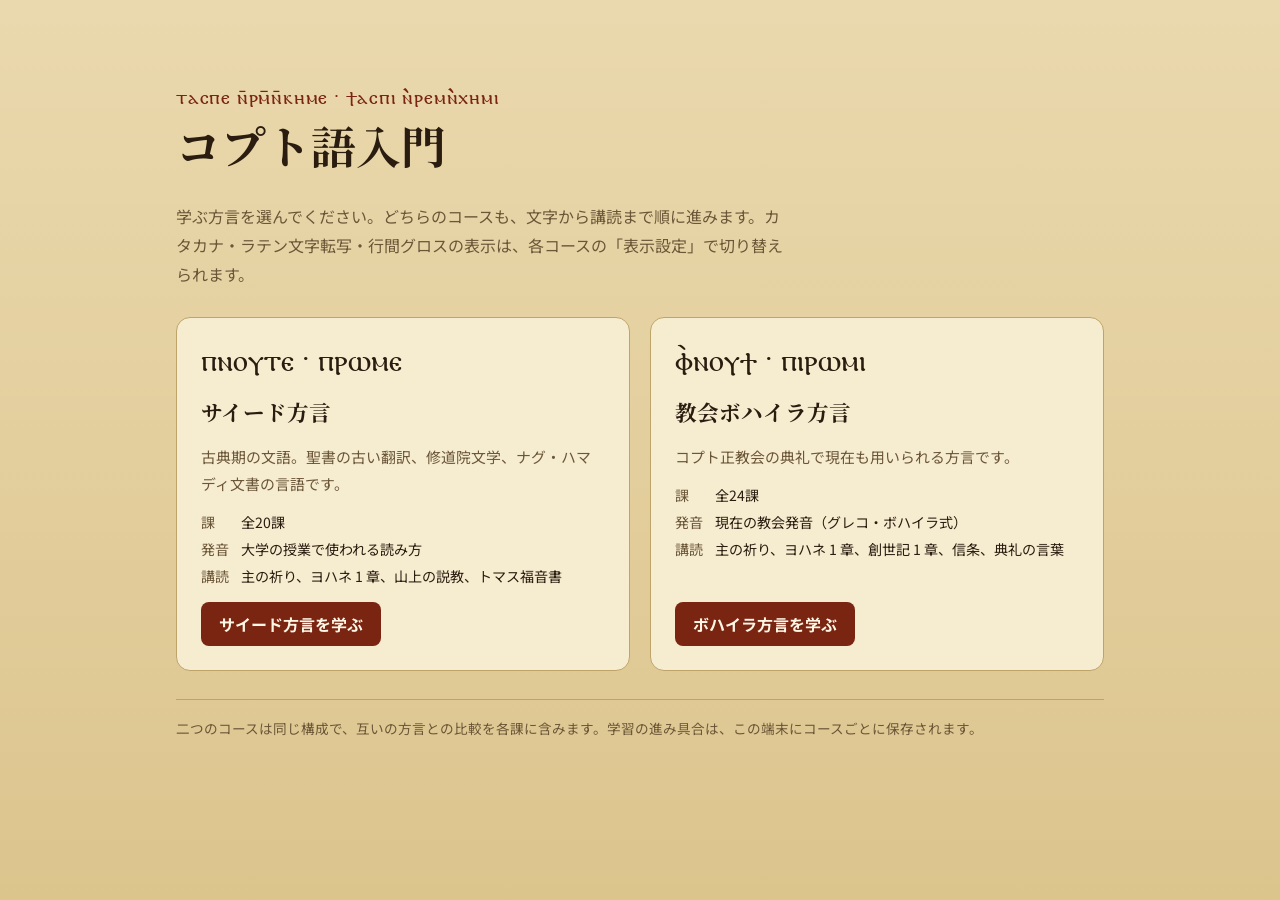
==== index.html @ b0427a6b "Add Coptic intro site (Sahidic and Bohairic courses) Co-Authored-By: Claude Fable 5.2 <noreply@anthr" ====
<!doctype html><html lang="ja"><head><meta charset="utf-8"><meta name="viewport" content="width=device-width,initial-scale=1,viewport-fit=cover"><style>:root{color-scheme:light}body{margin:0;font:14px system-ui,sans-serif}img{max-width:100%}[hidden]{display:none!important}</style></head><body><title>コプト語入門</title>
<meta name="claude:viewport-fit-sides" content="cover">
<link rel="stylesheet" href="https://fonts.googleapis.com/css2?family=Noto+Sans+JP:wght@400;500;700&family=Noto+Serif+JP:wght@600;700&display=swap">
<style>
@font-face{font-family:"Antinoou";font-style:normal;font-weight:400;font-display:swap;src:url([data-uri]) format("woff")}
:root{--bg:#ead9ae;--bg2:#dcc48d;--surface:#f6ecd0;--fg:#2a1d10;--muted:#6b5638;--rule:#bfa46a;--accent:#7a2412;--on-accent:#fff7e6}
@media (prefers-color-scheme: dark){:root:not([data-theme="light"]){--bg:#1d1812;--bg2:#15110c;--surface:#2a231a;--fg:#f1e6cf;--muted:#b9a785;--rule:#55462c;--accent:#e2a56f;--on-accent:#1d1812;color-scheme:dark}}
:root[data-theme="dark"]{--bg:#1d1812;--bg2:#15110c;--surface:#2a231a;--fg:#f1e6cf;--muted:#b9a785;--rule:#55462c;--accent:#e2a56f;--on-accent:#1d1812;color-scheme:dark}
*{box-sizing:border-box}
body{background:linear-gradient(180deg,var(--bg),var(--bg2));color:var(--fg);font-family:"Noto Sans JP",system-ui,sans-serif;font-size:16px;line-height:1.8;min-height:100vh}
.wrap{max-width:960px;margin:0 auto;padding-block:clamp(32px,7vw,80px);padding-left:max(16px,env(safe-area-inset-left,0px));padding-right:max(16px,env(safe-area-inset-right,0px));display:flex;flex-direction:column;gap:28px}
.eb{font-family:"Antinoou","Noto Sans Coptic",serif;color:var(--accent);font-size:1.25rem;letter-spacing:.04em}
h1{font-family:"Noto Serif JP",serif;font-size:clamp(1.9rem,5vw,2.8rem);line-height:1.3;margin:0;text-wrap:balance}
.lead{color:var(--muted);max-width:38em;margin:0}
.grid{display:grid;grid-template-columns:repeat(auto-fit,minmax(280px,1fr));gap:20px}
a.card{display:flex;flex-direction:column;gap:12px;background:var(--surface);border:1px solid var(--rule);border-radius:14px;padding:24px;color:inherit;text-decoration:none;min-width:0;transition:transform .15s,box-shadow .15s}
a.card:hover,a.card:focus-visible{transform:translateY(-2px);box-shadow:0 8px 24px rgba(60,40,10,.18);outline:2px solid var(--accent);outline-offset:2px}
.c{font-family:"Antinoou","Noto Sans Coptic",serif;font-size:1.9rem;line-height:1.3}
.card h2{font-family:"Noto Serif JP",serif;font-size:1.35rem;margin:0}
.card p{margin:0;color:var(--muted);font-size:.93rem}
dl{display:grid;grid-template-columns:auto 1fr;gap:2px 12px;margin:0;font-size:.88rem}
dt{color:var(--muted)} dd{margin:0}
.go{margin-top:auto;align-self:flex-start;background:var(--accent);color:var(--on-accent);border-radius:8px;padding:8px 18px;font-weight:700}
.note{color:var(--muted);font-size:.85rem;border-top:1px solid var(--rule);padding-top:16px;margin:0}
</style>
<div class="wrap">
<div><div class="eb" lang="cop">ⲧⲁⲥⲡⲉ ⲛ̄ⲣⲙ̄ⲛ̄ⲕⲏⲙⲉ · ϯⲁⲥⲡⲓ ⲛ̀ⲣⲉⲙⲛ̀ⲭⲏⲙⲓ</div><h1>コプト語入門</h1></div>
<p class="lead">学ぶ方言を選んでください。どちらのコースも、文字から講読まで順に進みます。カタカナ・ラテン文字転写・行間グロスの表示は、各コースの「表示設定」で切り替えられます。</p>
<div class="grid">
<a class="card" href="sahidic.html"><div class="c" lang="cop">ⲡⲛⲟⲩⲧⲉ · ⲡⲣⲱⲙⲉ</div><h2>サイード方言</h2><p>古典期の文語。聖書の古い翻訳、修道院文学、ナグ・ハマディ文書の言語です。</p>
<dl><dt>課</dt><dd>全20課</dd><dt>発音</dt><dd>大学の授業で使われる読み方</dd><dt>講読</dt><dd>主の祈り、ヨハネ 1 章、山上の説教、トマス福音書</dd></dl><span class="go">サイード方言を学ぶ</span></a>
<a class="card" href="bohairic.html"><div class="c" lang="cop">ⲫ̀ⲛⲟⲩϯ · ⲡⲓⲣⲱⲙⲓ</div><h2>教会ボハイラ方言</h2><p>コプト正教会の典礼で現在も用いられる方言です。</p>
<dl><dt>課</dt><dd>全24課</dd><dt>発音</dt><dd>現在の教会発音（グレコ・ボハイラ式）</dd><dt>講読</dt><dd>主の祈り、ヨハネ 1 章、創世記 1 章、信条、典礼の言葉</dd></dl><span class="go">ボハイラ方言を学ぶ</span></a>
</div>
<p class="note">二つのコースは同じ構成で、互いの方言との比較を各課に含みます。学習の進み具合は、この端末にコースごとに保存されます。</p>
</div>
</body></html>
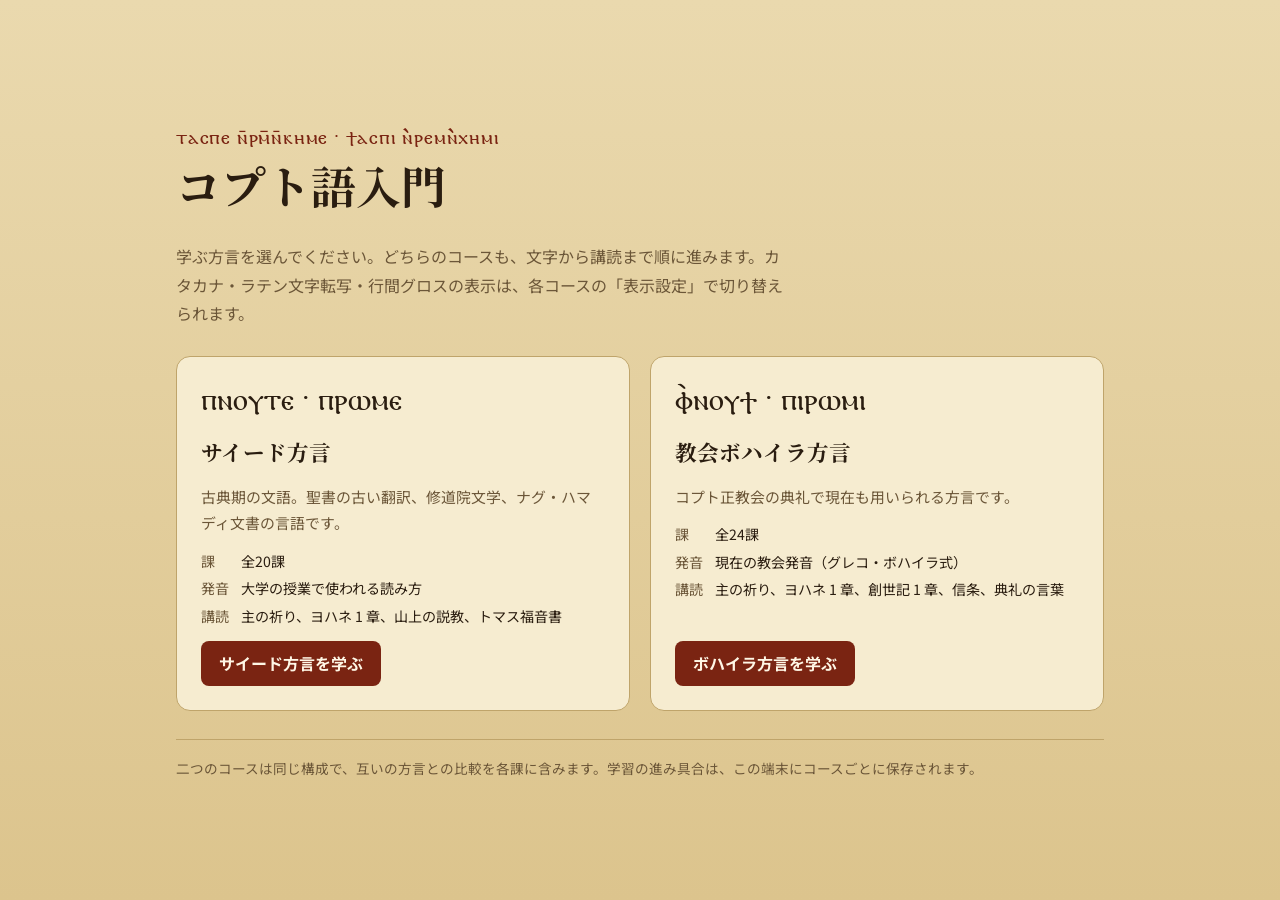
==== commit 4ff4bfa7: "Add sentence types, verboids, and syntax/semantics/pragmatics appendix; vertical centering Co-Author" ====
--- a/index.html
+++ b/index.html
@@ -8,7 +8,7 @@
 :root[data-theme="dark"]{--bg:#1d1812;--bg2:#15110c;--surface:#2a231a;--fg:#f1e6cf;--muted:#b9a785;--rule:#55462c;--accent:#e2a56f;--on-accent:#1d1812;color-scheme:dark}
 *{box-sizing:border-box}
 body{background:linear-gradient(180deg,var(--bg),var(--bg2));color:var(--fg);font-family:"Noto Sans JP",system-ui,sans-serif;font-size:16px;line-height:1.8;min-height:100vh}
-.wrap{max-width:960px;margin:0 auto;padding-block:clamp(32px,7vw,80px);padding-left:max(16px,env(safe-area-inset-left,0px));padding-right:max(16px,env(safe-area-inset-right,0px));display:flex;flex-direction:column;gap:28px}
+.wrap{max-width:960px;margin:0 auto;min-height:100vh;justify-content:center;padding-block:clamp(32px,7vw,80px);padding-left:max(16px,env(safe-area-inset-left,0px));padding-right:max(16px,env(safe-area-inset-right,0px));display:flex;flex-direction:column;gap:28px}
 .eb{font-family:"Antinoou","Noto Sans Coptic",serif;color:var(--accent);font-size:1.25rem;letter-spacing:.04em}
 h1{font-family:"Noto Serif JP",serif;font-size:clamp(1.9rem,5vw,2.8rem);line-height:1.3;margin:0;text-wrap:balance}
 .lead{color:var(--muted);max-width:38em;margin:0}
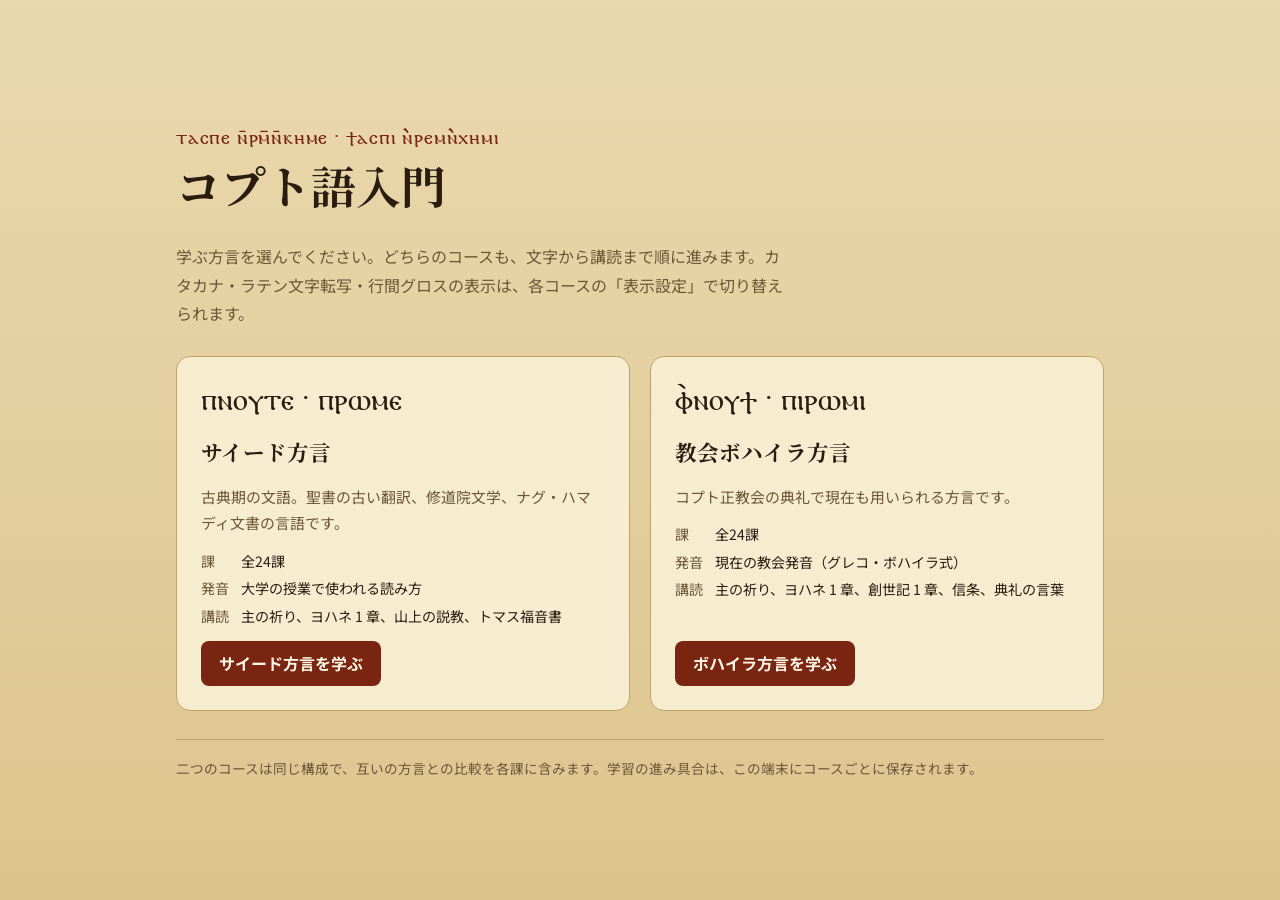
==== commit 4f7c0dd1: "Sahidic: add lessons 17-18 (cleft/focus, compound verbs) and readings 23-24 (Luke 15, 1 Cor 13); bot" ====
--- a/index.html
+++ b/index.html
@@ -28,7 +28,7 @@
 <p class="lead">学ぶ方言を選んでください。どちらのコースも、文字から講読まで順に進みます。カタカナ・ラテン文字転写・行間グロスの表示は、各コースの「表示設定」で切り替えられます。</p>
 <div class="grid">
 <a class="card" href="sahidic.html"><div class="c" lang="cop">ⲡⲛⲟⲩⲧⲉ · ⲡⲣⲱⲙⲉ</div><h2>サイード方言</h2><p>古典期の文語。聖書の古い翻訳、修道院文学、ナグ・ハマディ文書の言語です。</p>
-<dl><dt>課</dt><dd>全20課</dd><dt>発音</dt><dd>大学の授業で使われる読み方</dd><dt>講読</dt><dd>主の祈り、ヨハネ 1 章、山上の説教、トマス福音書</dd></dl><span class="go">サイード方言を学ぶ</span></a>
+<dl><dt>課</dt><dd>全24課</dd><dt>発音</dt><dd>大学の授業で使われる読み方</dd><dt>講読</dt><dd>主の祈り、ヨハネ 1 章、山上の説教、トマス福音書</dd></dl><span class="go">サイード方言を学ぶ</span></a>
 <a class="card" href="bohairic.html"><div class="c" lang="cop">ⲫ̀ⲛⲟⲩϯ · ⲡⲓⲣⲱⲙⲓ</div><h2>教会ボハイラ方言</h2><p>コプト正教会の典礼で現在も用いられる方言です。</p>
 <dl><dt>課</dt><dd>全24課</dd><dt>発音</dt><dd>現在の教会発音（グレコ・ボハイラ式）</dd><dt>講読</dt><dd>主の祈り、ヨハネ 1 章、創世記 1 章、信条、典礼の言葉</dd></dl><span class="go">ボハイラ方言を学ぶ</span></a>
 </div>
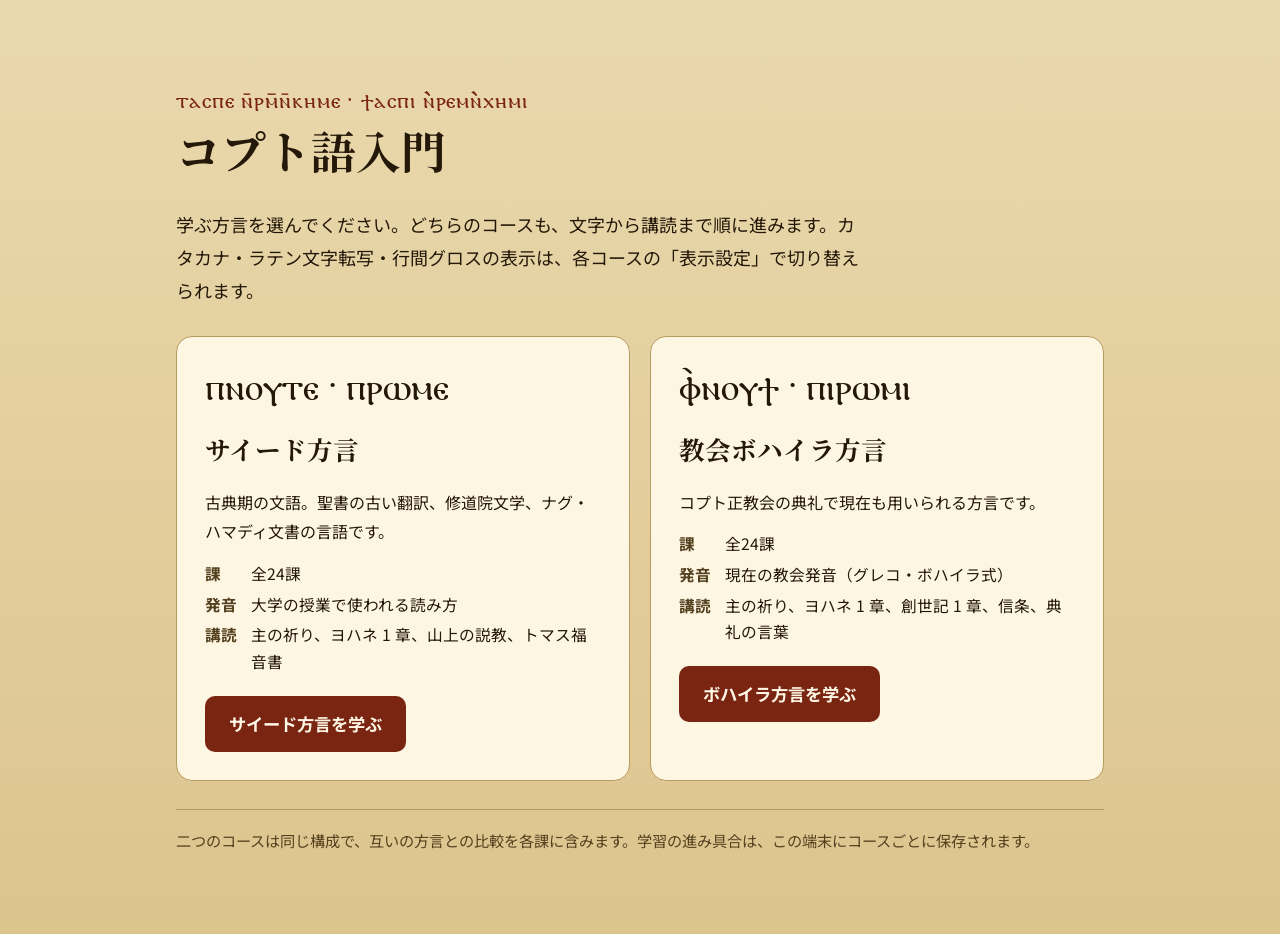
==== commit 85e1b104: "Readability and visibility pass: larger type, opaque reading surfaces, regular line spacing in prose" ====
--- a/index.html
+++ b/index.html
@@ -3,25 +3,25 @@
 <link rel="stylesheet" href="https://fonts.googleapis.com/css2?family=Noto+Sans+JP:wght@400;500;700&family=Noto+Serif+JP:wght@600;700&display=swap">
 <style>
 @font-face{font-family:"Antinoou";font-style:normal;font-weight:400;font-display:swap;src:url([data-uri]